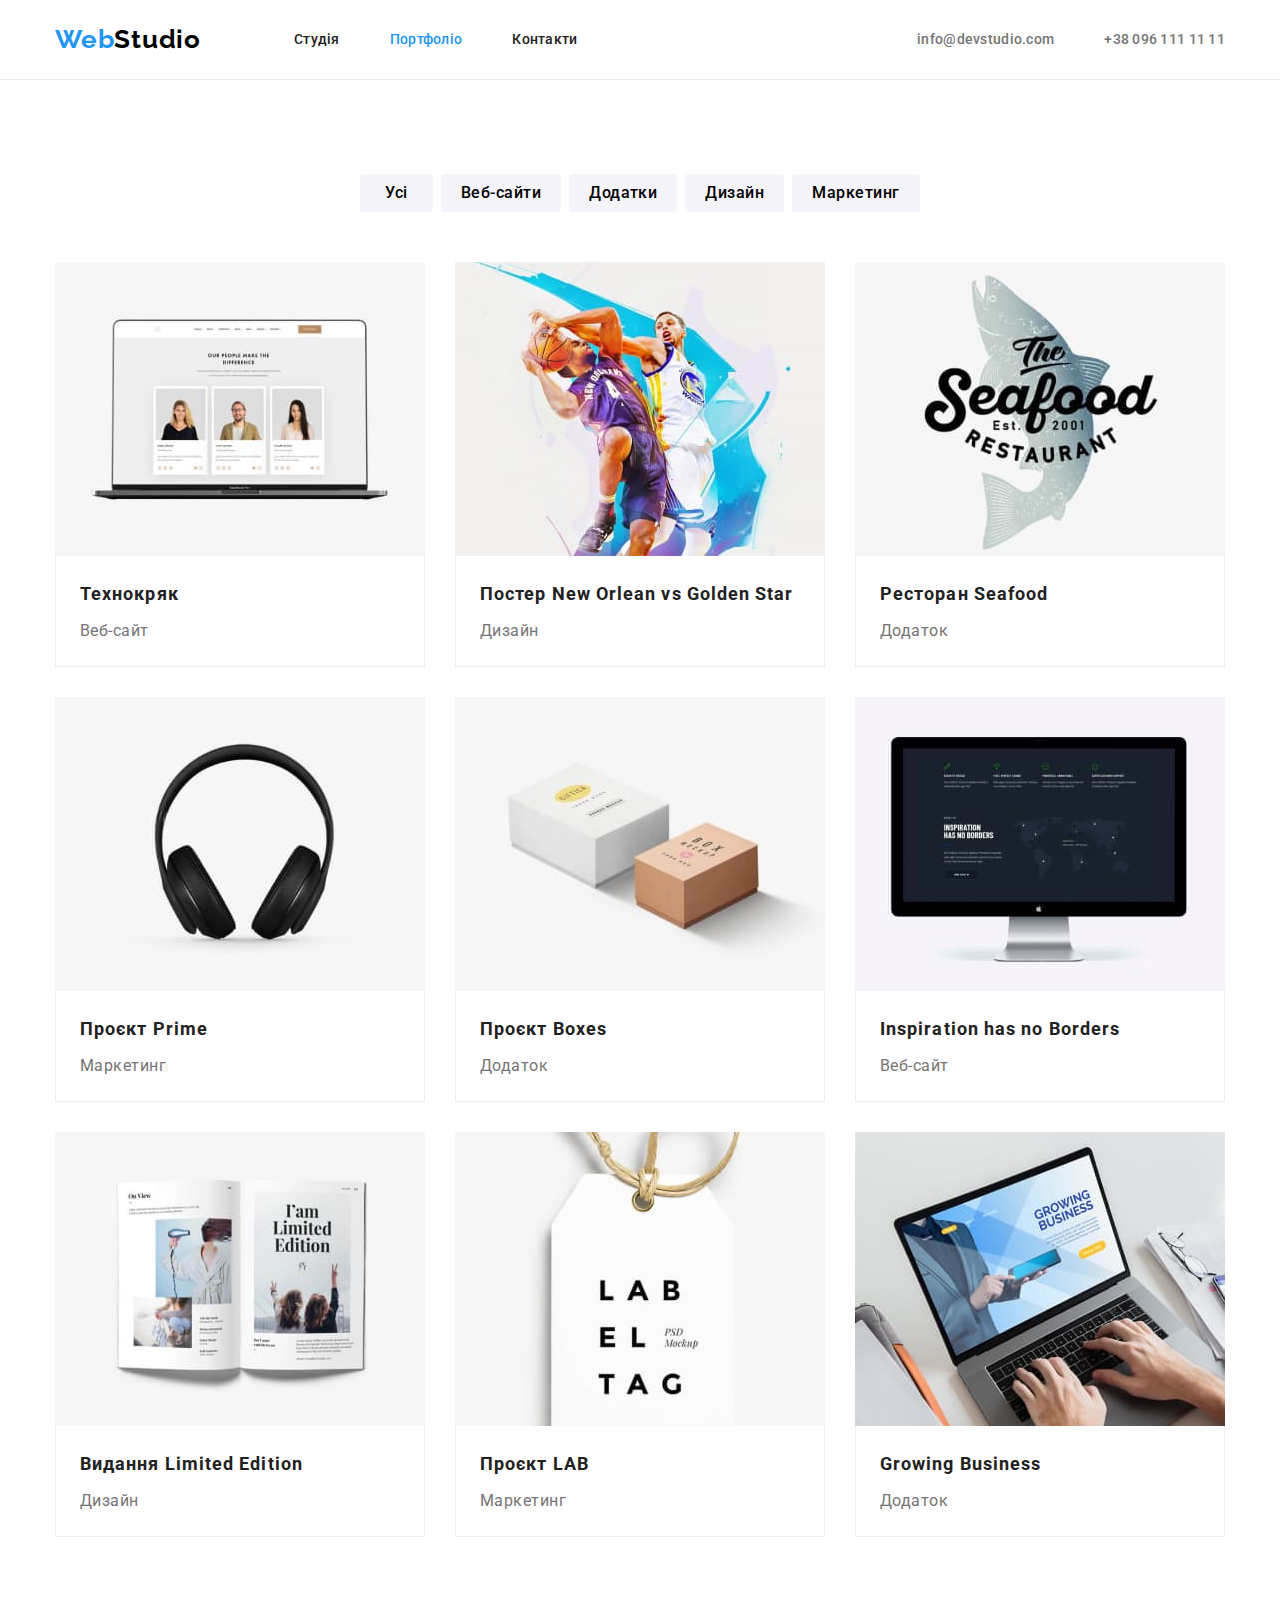
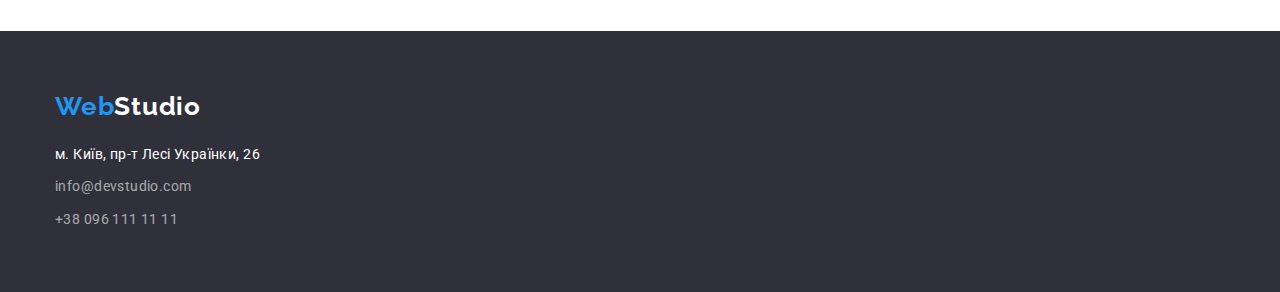
==== portfolio.html @ 4f0d8936 "add files from hw3" ====
<!DOCTYPE html>
<html lang="uk">

<head>
	<meta charset="UTF-8">
	<meta http-equiv="X-UA-Compatible" content="IE=edge">
	<meta name="viewport" content="width=device-width, initial-scale=1.0">
	<title>WebStudio | Portfolio</title>
	<link rel="preconnect" href="https://fonts.googleapis.com">
	<link rel="preconnect" href="https://fonts.gstatic.com" crossorigin>
	<link
		href="https://fonts.googleapis.com/css2?family=Raleway:wght@700&family=Roboto:wght@400;500;700;900&display=swap"
		rel="stylesheet">
	<link rel="stylesheet" href="https://cdn.jsdelivr.net/npm/modern-normalize@1.1.0/modern-normalize.min.css" />
	<link href="./css/style.css" rel="stylesheet">
</head>

<body>
	<!-- header block-->
	<header class="header">
		<div class="header-container container">
			<nav class="header-nav">
				<a class="logo" href="./index.html"><span class="blue-part">Web</span><span
						class="black-part">Studio</span></a>
				<ul class="site-list list">
					<li><a class="link" href="./index.html">Студія</a></li>
					<li class="active-site-link"><a class="link" href="./portfolio.html">Портфоліо</a></li>
					<li><a class="link" href="">Контакти</a></li>
				</ul>
			</nav>
			<ul class="contacts-list list">
				<li><a class="link contact" href="mailto:info@devstudio.com">info@devstudio.com</a></li>
				<li><a class="link contact" href="tel:+380961111111">+38 096 111 11 11</a></li>
			</ul>
		</div>
	</header>

	<!-- main block -->
	<main class="main section">

		<section>
			<div class="container">
				<!-- h1 will not show here -->
				<h1 class="visually-hidden">Пошук робіт компанії WebStudio</h1>

				<!-- Buttons -->
				<ul class="filter-list list">
					<li><button class="filter-button filter-button-different" type="button">Усі</button></li>
					<li><button class="filter-button" type="button">Веб-сайти</button>
					</li>
					<li><button class="filter-button" type="button">Додатки</button></li>
					<li><button class="filter-button" type="button">Дизайн</button></li>
					<li><button class="filter-button" type="button">Маркетинг</button></li>
				</ul>

				<!-- Cards list result -->
				<ul class="results-list list">
					<li class="results-link">
						<a href="" class="link-for-result">
							<img src=" ./images/portfolio-images/techno.jpg" alt="Веб-сайт компанії Технокряк">
							<div class="result-description-wrapper">
								<h2 class="result-title">Технокряк</h2>
								<p class="result-subtitle">Веб-сайт</p>
							</div>
						</a>
					</li>
					<li class="results-link">
						<a href="" class="link-for-result">
							<img src="./images/portfolio-images/poster.jpg" alt="Постер з баскетболістами">
							<div class="result-description-wrapper">
								<h2 class="result-title">Постер New Orlean vs Golden Star</h2>
								<p class="result-subtitle">Дизайн</p>
							</div>
						</a>
					</li>
					<li class="results-link">
						<a href="" class="link-for-result">
							<img src="./images/portfolio-images/seafood.jpg" alt="Логотип ресторану Seafood">
							<div class="result-description-wrapper">
								<h2 class="result-title">Ресторан Seafood</h2>
								<p class="result-subtitle">Додаток</p>
							</div>
						</a>
					</li>
					<li class="results-link">
						<a href="" class="link-for-result">
							<img src="./images/portfolio-images/prime.jpg" alt="Навушники компанії Prime">
							<div class="result-description-wrapper">
								<h2 class="result-title">Проєкт Prime</h2>
								<p class="result-subtitle">Маркетинг</p>
							</div>
						</a>
					</li>
					<li class="results-link">
						<a href="" class="link-for-result">
							<img src="./images/portfolio-images/boxes.jpg" alt="Коробки компанії Boxes">
							<div class="result-description-wrapper">
								<h2 class="result-title">Проєкт Boxes</h2>
								<p class="result-subtitle">Додаток</p>
							</div>
						</a>
					</li>
					<li class="results-link">
						<a href="" class="link-for-result">
							<img src="./images/portfolio-images/inspiration.jpg" alt="Комп'ютер з відкритим веб-сайтом">
							<div class="result-description-wrapper">
								<h2 class="result-title">Inspiration has no Borders</h2>
								<p class="result-subtitle">Веб-сайт</p>
							</div>
						</a>
					</li>
					<li class="results-link">
						<a href="" class="link-for-result">
							<img src="./images/portfolio-images/limited.jpg" alt="Книга з новим дизайном">
							<div class="result-description-wrapper">
								<h2 class="result-title">Видання Limited Edition</h2>
								<p class="result-subtitle">Дизайн</p>
							</div>
						</a>
					</li>
					<li class="results-link">
						<a href="" class="link-for-result">
							<img src="./images/portfolio-images/lab.jpg" alt="Бирка на товар">
							<div class="result-description-wrapper">
								<h2 class="result-title">Проєкт LAB</h2>
								<p class="result-subtitle">Маркетинг</p>
							</div>
						</a>
					</li>
					<li class="results-link">
						<a href="" class="link-for-result">
							<img src="./images/portfolio-images/business.jpg"
								alt="Комп'ютер з відкритим додатком Growing Business">
							<div class="result-description-wrapper">
								<h2 class="result-title">Growing Business</h2>
								<p class="result-subtitle">Додаток</p>
							</div>
						</a>
					</li>
				</ul>
			</div>
		</section>
	</main>

	<!-- footer block -->
	<footer class="footer">
		<div class="container">
			<a class="logo footer-logo" href="./index.html"><span class="blue-part">Web</span><span
					class="white-part">Studio</span></a>
			<address>
				<ul class="address-list">
					<li class="address-item"><a class="footer-map"
							href="hhttps://www.google.com.ua/maps/place/%D0%B1%D1%83%D0%BB%D1%8C%D0%B2%D0%B0%D1%80+%D0%9B%D0%B5%D1%81%D1%96+%D0%A3%D0%BA%D1%80%D0%B0%D1%97%D0%BD%D0%BA%D0%B8,+26,+%D0%9A%D0%B8%D1%97%D0%B2,+02000/@50.4265807,30.5383858,17z/data=!3m1!4b1!4m5!3m4!1s0x40d4cf0e033ecbe9:0x57a4dffefec77da0!8m2!3d50.4265807!4d30.5383859?hl=uk"
							target="_blank" rel="noopener noreferrer">м. Київ, пр-т Лесі Українки, 26</a></li>
					<li class="address-item"><a class="link footer-contact"
							href="mailto:info@devstudio.com">info@devstudio.com</a></li>
					<li class="address-item"><a class="link footer-contact" href="tel:+380961111111">+38 096 111 11 11</a>
					</li>
				</ul>
			</address>
		</div>
	</footer>
</body>

</html>
---- css/style.css ----
/* --------------------------------------------------------------------------- */
/* variables */
:root {
  --accent-color: #2196f3;
  --secondary-accent-color: #188ce8;
  --text-color: #212121;
  --black-color: #000000;
  --white-color: #ffffff;
  --gray-color: #757575;
  --transparent-color: rgba(255, 255, 255, 0.6);
  --main-font: "Roboto", sans-serif;
  --accent-font: "Raleway", sans-serif;
  --main-font-size: 14px;
  --secondary-font-size: 16px;
  --background-color-white: #ffffff;
  --background-color-darkest-white: #f5f5f5;
  --background-color-pink: #f5f4fa;
  --background-color-dark: #2f303a;
}

h1,
h2,
h3,
h4,
h5,
h6,
p {
  margin-top: 0;
  margin-bottom: 0;
}

ul,
ol {
  margin-top: 0;
  margin-bottom: 0;
  padding-left: 0;
}

img {
  display: block;
}

button {
  cursor: pointer;
}

.list {
  list-style: none;
}

.link {
  text-decoration: none;
}

.visually-hidden {
  position: absolute;
  width: 1px;
  height: 1px;
  margin: -1px;
  border: 0;
  padding: 0;
  white-space: nowrap;
  clip-path: inset(100%);
  clip: rect(0 0 0 0);
  overflow: hidden;
}

body {
  font-family: var(--main-font), Arial, Helvetica, Verdana, sans-serif;
  font-size: var(--main-font-size);
  background-color: var(--background-color-white);
  color: var(--text-color);
}

.section {
  padding-top: 94px;
  padding-bottom: 94px;
}

.container {
  width: 1200px;
  padding-left: 15px;
  padding-right: 15px;
  margin-left: auto;
  margin-right: auto;
}

/* --------------------------------------------------------------------------- */
/* common css (header and footer) */
/* header */
.header {
  border-bottom: 1px solid #ececec;
}

.header-container {
  display: flex;
  align-items: center;
  padding-top: 24px;
  padding-bottom: 24px;
}

.header-nav {
  display: flex;
  align-items: center;
  column-gap: 93px;
}

.logo {
  font-family: var(--accent-font);
  font-size: 26px;
  font-weight: 700;
  line-height: 1.2;
  letter-spacing: 0.03em;
  text-decoration: none;
}
.blue-part {
  color: var(--accent-color);
}
.black-part {
  color: var(--black-color);
}

.site-list {
  display: flex;
  column-gap: 50px;
}

.contacts-list {
  margin-left: auto;
  display: flex;
  column-gap: 50px;
  font-weight: 500;
}
.link {
  color: inherit;
  text-decoration: none;
  line-height: 1.14;
  letter-spacing: 0.02em;
  font-weight: 500;
}
.link:hover,
.link:focus {
  color: var(--accent-color);
}
.active-site-link {
  color: var(--accent-color);
}
.contact {
  color: var(--gray-color);
}

/* footer */
footer {
  background-color: var(--background-color-dark);
}

.footer {
  padding: 60px 15px;
}

.footer-logo {
  display: inline-block;
  margin-bottom: 20px;
}

.white-part {
  color: var(--white-color);
}
.address-list {
  list-style: none;
}

.address-item:not(:last-child) {
  margin-bottom: 9px;
}

.footer-map {
  color: var(--white-color);
  line-height: 1.71;
  letter-spacing: 0.03em;
  font-style: normal;
  text-decoration: none;
}

.footer-map:hover,
.footer-map:focus {
  color: var(--accent-color);
}
.footer-contact {
  font-weight: 400;
  color: var(--transparent-color);
  letter-spacing: 0.03em;
  line-height: 1.71;
  font-style: normal;
}

/* --------------------------------------------------------------------------- */
/* сss for index.html */

/* ===== HERO ===== */
.hero {
  background: var(--background-color-dark);

  padding-top: 200px;
  padding-bottom: 200px;
}
.hero-title {
  color: var(--white-color);
  font-weight: 900;
  font-size: 44px;
  line-height: 1.4;
  letter-spacing: 0.06em;
  text-transform: uppercase;
  text-align: center;

  width: 696px;
  margin-left: auto;
  margin-right: auto;
  margin-bottom: 30px;
}
.button-primary {
  color: var(--white-color);
  background-color: var(--accent-color);
  box-shadow: 0px 4px 4px rgba(0, 0, 0, 0.15);
  font-weight: 700;
  font-size: var(--secondary-font-size);
  line-height: 1.9;
  letter-spacing: 0.06em;
  border-radius: 4px;
  border: none;
  cursor: pointer;

  min-width: 216px;
  padding: 10px 32px;
  display: block;
  margin: 0 auto;
}

.button-primary:hover {
  background-color: var(--secondary-accent-color);
}

/* ===== ADVANTAGES ===== */

.advantages {
  padding-bottom: 47.5px;
}

.advantages-list {
  display: flex;
  flex-wrap: wrap;
  column-gap: 30px;
}

.advantages-item {
  flex-basis: calc((100% - 3 * 30px) / 4);
}

.advantage-title {
  font-weight: 700;
  font-size: var(--main-font-size);
  line-height: 1.14;
  letter-spacing: 0.03em;
  text-transform: uppercase;

  margin-bottom: 10px;
}
.advantage-desc {
  font-size: var(--main-font-size);
  line-height: 1.71;
  letter-spacing: 0.03em;
  color: var(--gray-color);
}

/* ===== WHAT WE DO ===== */

.work {
  padding-top: 47.5px;
}

.work-list {
  display: flex;
  flex-wrap: wrap;
  column-gap: 30px;
}

.work-item {
  flex-basis: calc((100% - 2 * 30px) / 3);
}

/* ===== TEAM ===== */
.team {
  background-color: var(--background-color-pink);
}
.poster {
  font-size: 36px;
  line-height: 1.17;
  text-align: center;
  letter-spacing: 0.03em;

  margin-bottom: 50px;
}

.team-list {
  display: flex;
  flex-wrap: wrap;
  column-gap: 30px;
}

.team-item {
  font-size: var(--secondary-font-size);
  line-height: 1.2;
  letter-spacing: 0.03em;
  box-shadow: 0px 1px 3px rgba(0, 0, 0, 0.12), 0px 1px 1px rgba(0, 0, 0, 0.14),
    0px 2px 1px rgba(0, 0, 0, 0.2);
  border-radius: 0px 0px 4px 4px;
  background-color: var(--white-color);
  flex-basis: calc((100% - 3 * 30px) / 4);
}

.team-item-wrapper {
  padding: 30px 60px;
  text-align: center;
}

.person-name {
  color: var(--text-color);
  font-size: var(--secondary-font-size);
  font-weight: 500;
  letter-spacing: 0.03em;

  margin-bottom: 10px;
}
.person-profession {
  color: var(--gray-color);
}
/* --------------------------------------------------------------------------- */
/* сss for portfolio.html */

.filter-list {
  display: flex;
  flex-wrap: wrap;
  column-gap: 8px;
  width: max-content;
  margin: 0 auto;
  margin-bottom: 50px;
}

.filter-button {
  font-weight: 500;
  font-size: var(--secondary-font-size);
  line-height: 1.62;
  text-align: center;
  letter-spacing: 0.03rem;
  border: none;
  background-color: var(--background-color-pink);
  border-radius: 4px;
  cursor: pointer;

  padding: 6px 20px;
}
.filter-button-different {
  padding: 6px 25px;
}

.filter-button:hover,
.filter-button:focus {
  color: var(--white-color);
  background-color: var(--accent-color);
  box-shadow: 0px 3px 1px rgba(0, 0, 0, 0.1), 0px 1px 2px rgba(0, 0, 0, 0.08),
    0px 2px 2px rgba(0, 0, 0, 0.12);
  border-radius: 4px;
}

/* ======= results ======== */

.results-list {
  display: flex;
  flex-wrap: wrap;
  gap: 30px;
  flex-basis: calc((100% - 2 * 30px) / 3);
}

.link-for-result {
  color: var(--text-color);
  text-decoration: none;
}

.result-description-wrapper {
  padding: 20px 24px;
  border: 1px solid #eeeeee;
  border-top: none;
}

.result-title {
  font-weight: 700;
  font-size: 18px;
  line-height: 2;
  letter-spacing: 0.06em;
  margin-bottom: 4px;
}
.result-subtitle {
  font-size: var(--secondary-font-size);
  line-height: 1.88;
  letter-spacing: 0.03em;
  color: var(--gray-color);
}
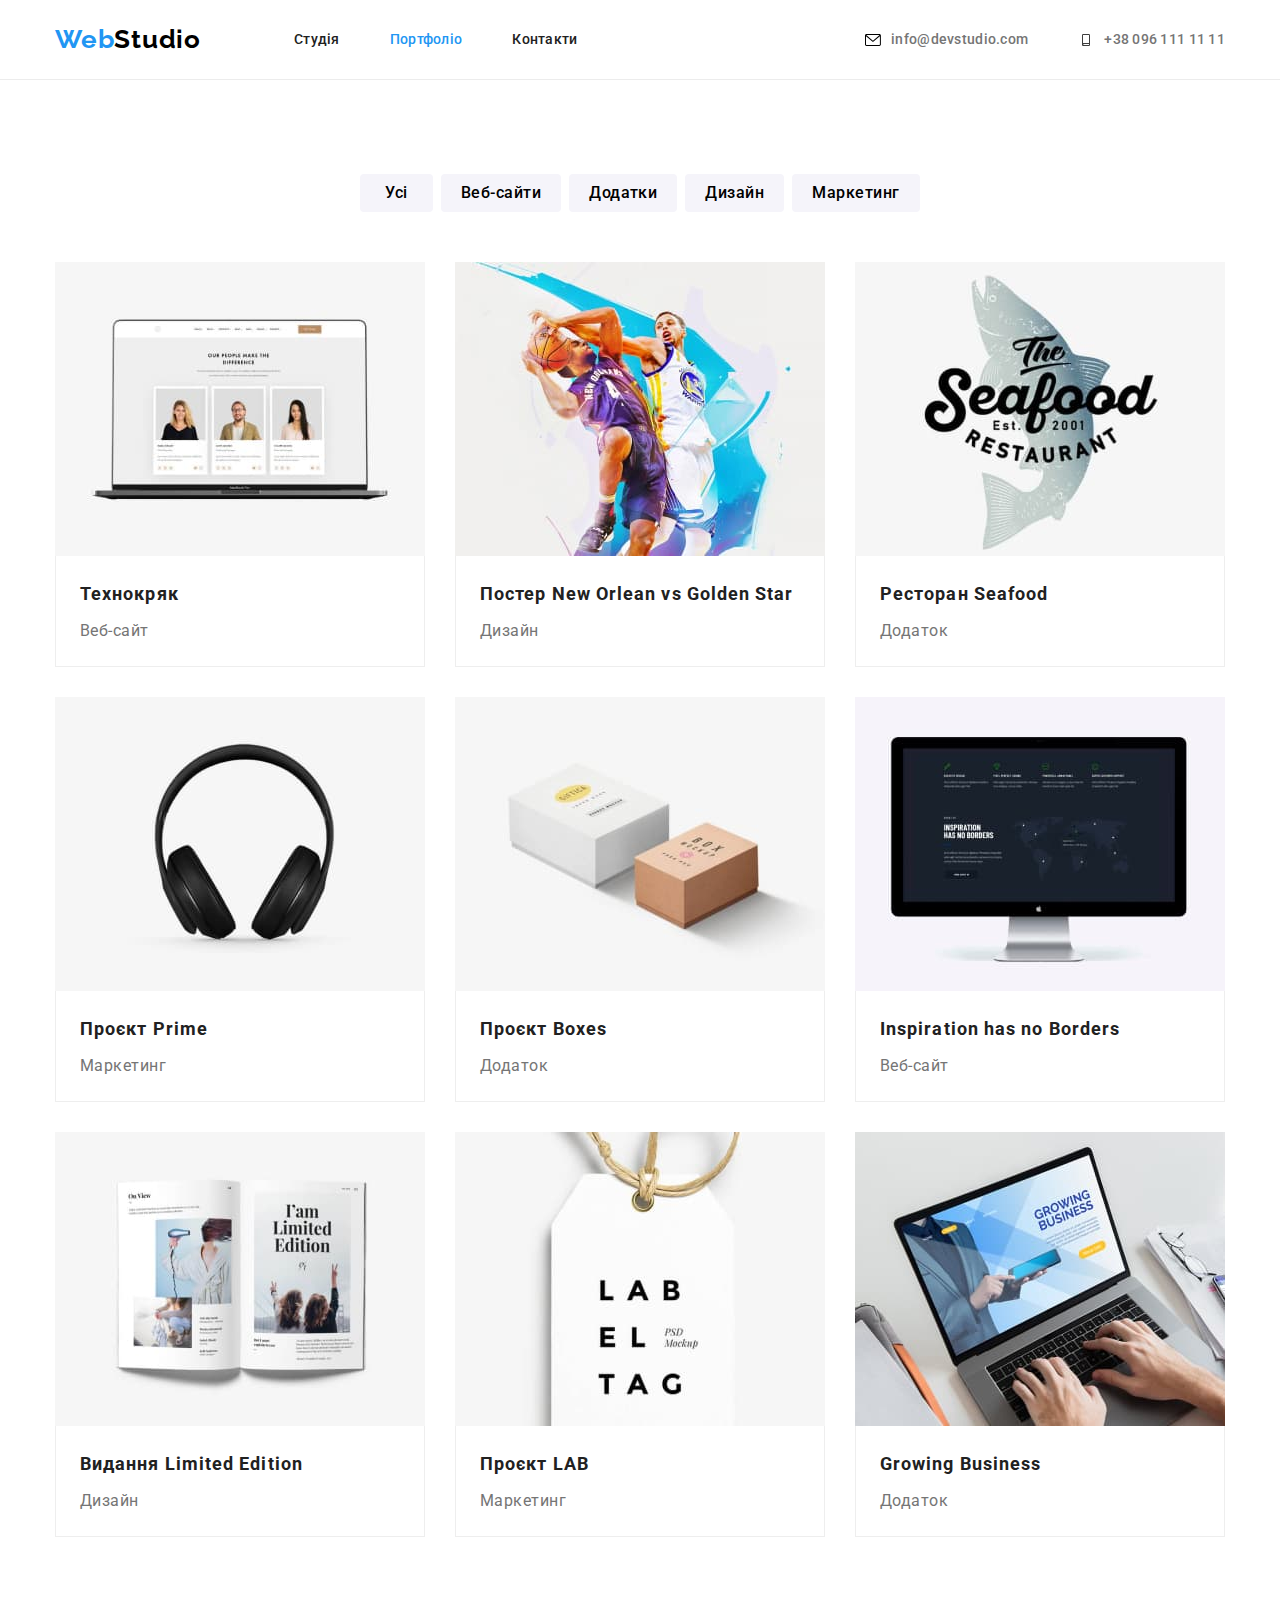
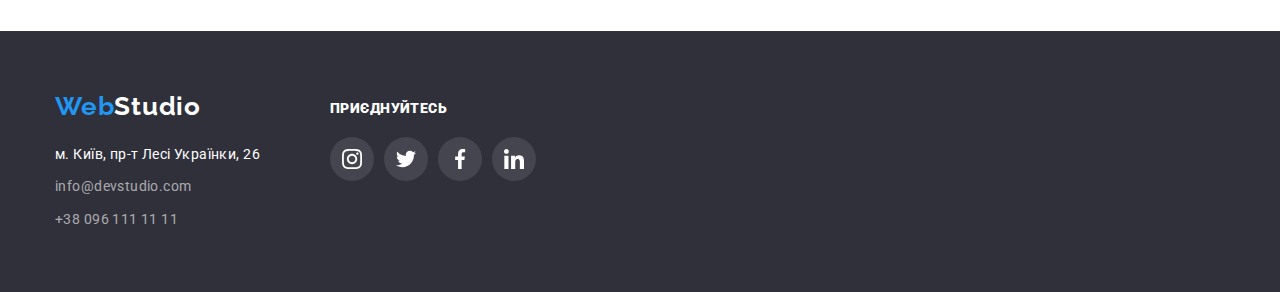
==== commit 0083a291: "done hw4" ====
--- a/portfolio.html
+++ b/portfolio.html
@@ -29,8 +29,17 @@
 				</ul>
 			</nav>
 			<ul class="contacts-list list">
-				<li><a class="link contact" href="mailto:info@devstudio.com">info@devstudio.com</a></li>
-				<li><a class="link contact" href="tel:+380961111111">+38 096 111 11 11</a></li>
+				<li><a class="link contact" href="mailto:info@devstudio.com">
+						<svg class="icon-contact" width="16" height="12">
+							<use href="./images/icons-no-optomization.svg#icon-mail"></use>
+						</svg>
+						info@devstudio.com
+					</a></li>
+				<li><a class="link contact" href="tel:+380961111111">
+						<svg class="icon-contact" width="16" height="12">
+							<use href="./images/icons.svg#icon-phone"></use>
+						</svg>
+						+38 096 111 11 11</a></li>
 			</ul>
 		</div>
 	</header>
@@ -144,20 +153,56 @@
 
 	<!-- footer block -->
 	<footer class="footer">
-		<div class="container">
-			<a class="logo footer-logo" href="./index.html"><span class="blue-part">Web</span><span
-					class="white-part">Studio</span></a>
-			<address>
-				<ul class="address-list">
-					<li class="address-item"><a class="footer-map"
-							href="hhttps://www.google.com.ua/maps/place/%D0%B1%D1%83%D0%BB%D1%8C%D0%B2%D0%B0%D1%80+%D0%9B%D0%B5%D1%81%D1%96+%D0%A3%D0%BA%D1%80%D0%B0%D1%97%D0%BD%D0%BA%D0%B8,+26,+%D0%9A%D0%B8%D1%97%D0%B2,+02000/@50.4265807,30.5383858,17z/data=!3m1!4b1!4m5!3m4!1s0x40d4cf0e033ecbe9:0x57a4dffefec77da0!8m2!3d50.4265807!4d30.5383859?hl=uk"
-							target="_blank" rel="noopener noreferrer">м. Київ, пр-т Лесі Українки, 26</a></li>
-					<li class="address-item"><a class="link footer-contact"
-							href="mailto:info@devstudio.com">info@devstudio.com</a></li>
-					<li class="address-item"><a class="link footer-contact" href="tel:+380961111111">+38 096 111 11 11</a>
-					</li>
-				</ul>
-			</address>
+		<div class="container footer-block">
+			<div class="footer-contact-block">
+				<a class="logo footer-logo" href="./index.html"><span class="blue-part">Web</span><span
+						class="white-part">Studio</span></a>
+				<address>
+					<ul class="address-list">
+						<li class="address-item"><a class="footer-map"
+								href="hhttps://www.google.com.ua/maps/place/%D0%B1%D1%83%D0%BB%D1%8C%D0%B2%D0%B0%D1%80+%D0%9B%D0%B5%D1%81%D1%96+%D0%A3%D0%BA%D1%80%D0%B0%D1%97%D0%BD%D0%BA%D0%B8,+26,+%D0%9A%D0%B8%D1%97%D0%B2,+02000/@50.4265807,30.5383858,17z/data=!3m1!4b1!4m5!3m4!1s0x40d4cf0e033ecbe9:0x57a4dffefec77da0!8m2!3d50.4265807!4d30.5383859?hl=uk"
+								target="_blank" rel="noopener noreferrer">м. Київ, пр-т Лесі Українки, 26</a></li>
+						<li class="address-item"><a class="link footer-contact"
+								href="mailto:info@devstudio.com">info@devstudio.com</a>
+						</li>
+						<li class="address-item"><a class="link footer-contact" href="tel:+380961111111">+38 096 111 11 11</a>
+						</li>
+					</ul>
+				</address>
+			</div>
+			<div class="footer-social-block">
+				<h2 class='footer-go'><strong>Приєднуйтесь</strong></h2>
+				<ul class="footer-social-list list">
+					<li class="footer-social-item">
+						<a href="" class="footer-social-link">
+							<svg class="footer-social-icon">
+								<use href="./images/icons.svg#icon-instagram"></use>
+							</svg>
+						</a>
+					</li>
+					<li class="footer-social-item">
+						<a href="" class="footer-social-link">
+							<svg class="footer-social-icon">
+								<use href="./images/icons.svg#icon-twitter"></use>
+							</svg>
+						</a>
+					</li>
+					<li class="footer-social-item">
+						<a href="" class="footer-social-link">
+							<svg class="footer-social-icon">
+								<use href="./images/icons.svg#icon-facebook"></use>
+							</svg>
+						</a>
+					</li>
+					<li class="footer-social-item">
+						<a href="" class="footer-social-link">
+							<svg class="footer-social-icon">
+								<use href="./images/icons.svg#icon-linkedin"></use>
+							</svg>
+						</a>
+					</li>
+				</ul>
+			</div>
 		</div>
 	</footer>
 </body>
--- a/css/style.css
+++ b/css/style.css
@@ -142,20 +142,33 @@
 .link:focus {
   color: var(--accent-color);
 }
+
 .active-site-link {
   color: var(--accent-color);
 }
+
 .contact {
   color: var(--gray-color);
+  display: flex;
+  align-items: center;
+  column-gap: 10px;
+}
+
+.link:hover .icon-contact,
+.link:focus .icon-contact {
+  fill: var(--accent-color);
+  stroke: var(--accent-color);
 }
 
 /* footer */
 footer {
   background-color: var(--background-color-dark);
-}
-
-.footer {
   padding: 60px 15px;
+}
+
+.footer-block {
+  display: flex;
+  column-gap: 70px;
 }
 
 .footer-logo {
@@ -186,6 +199,19 @@
 .footer-map:focus {
   color: var(--accent-color);
 }
+
+.footer-go {
+  font-weight: 700;
+  font-size: 14px;
+  line-height: 1.14;
+  letter-spacing: 0.03em;
+  text-transform: uppercase;
+  color: var(--white-color);
+
+  padding-top: 10px;
+  margin-bottom: 20px;
+}
+
 .footer-contact {
   font-weight: 400;
   color: var(--transparent-color);
@@ -194,15 +220,52 @@
   font-style: normal;
 }
 
+.footer-social-list {
+  display: flex;
+  flex-wrap: wrap;
+  column-gap: 10px;
+}
+
+.footer-social-link {
+  display: flex;
+  justify-content: center;
+  align-items: center;
+  border-radius: 50%;
+  width: 44px;
+  height: 44px;
+  background: rgba(255, 255, 255, 0.1);
+}
+
+.footer-social-icon {
+  fill: var(--white-color);
+  width: 20px;
+  height: 20px;
+}
+
+.footer-social-link:hover,
+.footer-social-link:focus {
+  background-color: var(--accent-color);
+}
+
 /* --------------------------------------------------------------------------- */
 /* сss for index.html */
 
 /* ===== HERO ===== */
 .hero {
-  background: var(--background-color-dark);
+  background-color: var(--background-color-dark);
+  background-image: linear-gradient(
+      rgba(47, 48, 58, 0.4),
+      rgba(47, 48, 58, 0.4)
+    ),
+    url("../images/hero-bg.jpg");
+
+  background-repeat: no-repeat;
+  background-size: cover;
 
   padding-top: 200px;
   padding-bottom: 200px;
+  max-width: 1600px;
+  margin: 0 auto;
 }
 .hero-title {
   color: var(--white-color);
@@ -255,6 +318,20 @@
 .advantages-item {
   flex-basis: calc((100% - 3 * 30px) / 4);
 }
+.advantages-icon-wrapper {
+  background: #f5f4fa;
+  border-radius: 4px;
+  display: flex;
+  justify-content: center;
+  align-items: center;
+  padding: 30px 70px;
+  margin-bottom: 30px;
+}
+
+.advantages-icon {
+  width: 70px;
+  height: 70px;
+}
 
 .advantage-title {
   font-weight: 700;
@@ -319,7 +396,7 @@
 }
 
 .team-item-wrapper {
-  padding: 30px 60px;
+  padding: 30px 20px;
   text-align: center;
 }
 
@@ -333,8 +410,69 @@
 }
 .person-profession {
   color: var(--gray-color);
+  margin-bottom: 16px;
+}
+
+.social-list {
+  display: flex;
+  flex-wrap: wrap;
+  column-gap: 10px;
+  justify-content: center;
+}
+
+.social-link {
+  display: flex;
+  justify-content: center;
+  align-items: center;
+  border-radius: 50%;
+  width: 44px;
+  height: 44px;
+}
+
+.social-link-icon {
+  width: 20px;
+  height: 20px;
+  fill: #afb1b8;
+}
+.social-link:hover,
+.social-link:focus {
+  /* background-color: var(--accent-color); */
+  background-color: var(--accent-color);
+}
+.social-link:hover .social-link-icon,
+.social-link:focus .social-link-icon {
+  fill: #ffffff;
+}
+
+/* ===== CLIENTS ===== */
+
+.clients-list {
+  display: flex;
+  flex-wrap: wrap;
+  column-gap: 30px;
+}
+
+.clients-item {
+  display: flex;
+  justify-content: center;
+  border: 1px solid #afb1b8;
+  border-radius: 4px;
+  flex-basis: calc((100% - 5 * 30px) / 6);
+  padding: 16px;
+}
+
+.client-icon {
+  width: 106px;
+  height: 60px;
+  fill: #afb1b8;
+}
+
+.client-link:hover .client-icon,
+.client-link:focus .client-icon {
+  fill: var(--accent-color);
 }
 /* --------------------------------------------------------------------------- */
+
 /* сss for portfolio.html */
 
 .filter-list {
@@ -378,12 +516,23 @@
   display: flex;
   flex-wrap: wrap;
   gap: 30px;
+}
+
+.results-link {
   flex-basis: calc((100% - 2 * 30px) / 3);
 }
 
 .link-for-result {
   color: var(--text-color);
   text-decoration: none;
+}
+
+.link-for-result:hover,
+.link-for-result:focus {
+  display: inline-block;
+
+  box-shadow: 0px 1px 1px rgba(0, 0, 0, 0.12), 0px 4px 4px rgba(0, 0, 0, 0.06),
+    1px 4px 6px rgba(0, 0, 0, 0.16);
 }
 
 .result-description-wrapper {
@@ -405,3 +554,5 @@
   letter-spacing: 0.03em;
   color: var(--gray-color);
 }
+
+/* ============================================ */
